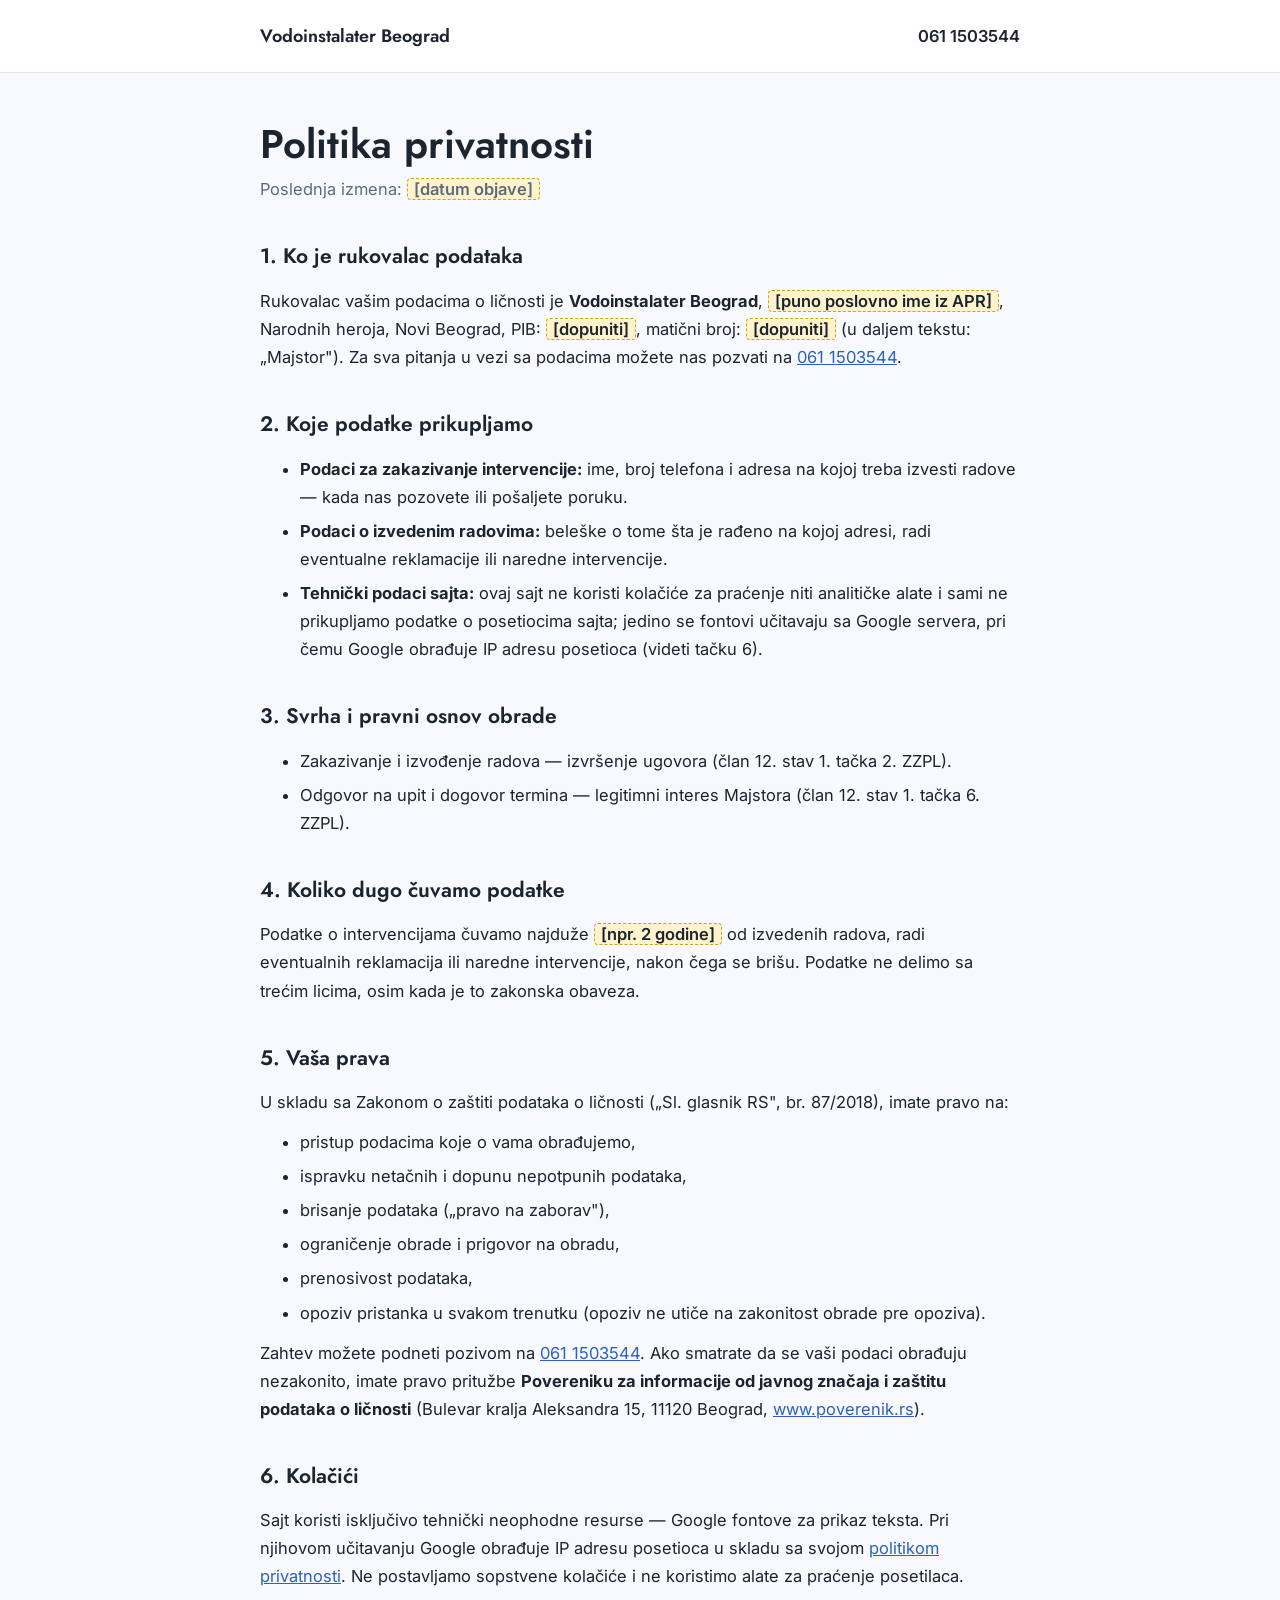
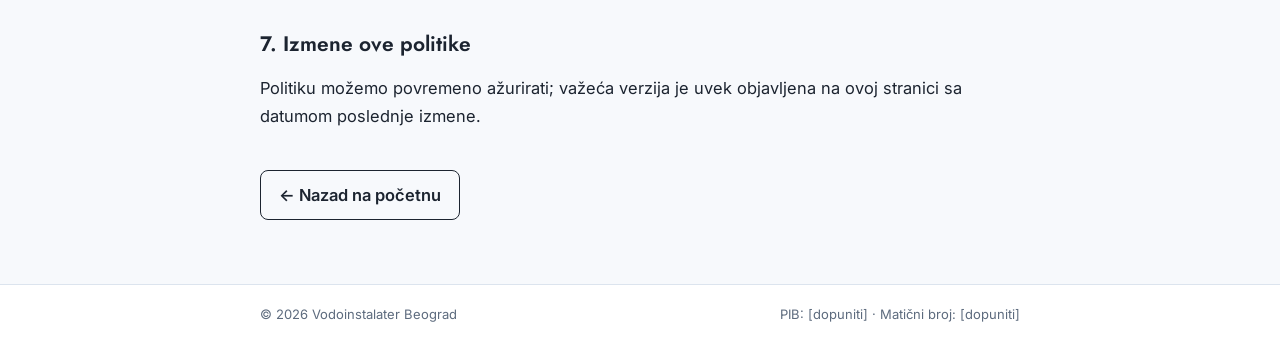
==== politika-privatnosti.html @ 22de9447 "Add files via upload" ====
<!DOCTYPE html>
<html lang="sr">
<head>
  <meta charset="UTF-8">
  <meta name="viewport" content="width=device-width, initial-scale=1.0">
  <title>Politika privatnosti — Vodoinstalater Beograd</title>
  <meta name="description" content="Politika privatnosti — Vodoinstalater Beograd, Novi Beograd. U skladu sa Zakonom o zaštiti podataka o ličnosti (ZZPL).">
  <meta name="robots" content="noindex, nofollow">
  <link rel="preconnect" href="https://fonts.googleapis.com">
  <link rel="preconnect" href="https://fonts.gstatic.com" crossorigin>
  <link href="https://fonts.googleapis.com/css2?family=Jost:wght@600&family=Inter:wght@400;600&display=swap" rel="stylesheet">
  <link rel="icon" href="data:image/svg+xml,<svg xmlns='http://www.w3.org/2000/svg' viewBox='0 0 100 100'><rect width='100' height='100' rx='22' fill='%23101C2E'/><path d='M50 22c-11 14-19 24-19 34a19 19 0 0 0 38 0c0-10-8-20-19-34z' fill='%235B8DEF'/></svg>">
  <style>
    *, *::before, *::after { box-sizing: border-box; }
    body{
      margin: 0;
      background: #F7F9FC;
      color: #1C2430;
      font-family: "Inter", -apple-system, "Segoe UI", Arial, sans-serif;
      font-size: 16.5px;
      line-height: 1.7;
    }
    .wrap{ width: min(760px, 100% - 40px); margin-inline: auto; }
    header{
      border-bottom: 1px solid #DCE4EE;
      background: #fff;
      padding-block: 14px;
    }
    header .wrap{
      display: flex; flex-wrap: wrap; gap: 8px 20px;
      align-items: center; justify-content: space-between;
    }
    .brand{
      font-family: "Jost", sans-serif; font-weight: 600; font-size: 18px;
      text-decoration: none; color: #1C2430;
    }
    header a.tel{ color: #1C2430; font-weight: 600; text-decoration: none; display: inline-flex; align-items: center; min-height: 44px; }
    .skip-link{
      position: absolute; left: -999px; top: 8px; z-index: 100;
      background: #1C2430; color: #fff; padding: 10px 16px;
      font-weight: 600; text-decoration: none; border-radius: 8px;
    }
    .skip-link:focus{ left: 8px; }
    main{ padding-block: 48px 64px; }
    h1{
      font-family: "Jost", sans-serif; font-weight: 600;
      font-size: clamp(30px, 5vw, 40px); line-height: 1.15; margin: 0;
    }
    .datum{ color: #5D6B7E; margin-top: 8px; }
    h2{
      font-family: "Jost", sans-serif; font-weight: 600;
      font-size: 21px; margin: 36px 0 0;
    }
    p, ul{ margin: 12px 0 0; }
    li{ margin-top: 6px; }
    a{ color: #2C5FBF; }
    .placeholder{
      background: #FFF3CD; border: 1px dashed #C9A227; border-radius: 4px;
      padding: 0 6px; font-weight: 600;
    }
    .nazad{
      display: inline-block; margin-top: 40px;
      border: 1.5px solid #1C2430; border-radius: 8px;
      padding: 10px 18px; text-decoration: none; color: #1C2430; font-weight: 600;
    }
    footer{
      border-top: 1px solid #DCE4EE; background: #fff;
      padding-block: 18px; font-size: 13px; color: #5D6B7E;
    }
    footer .wrap{ display: flex; flex-wrap: wrap; gap: 6px 20px; justify-content: space-between; }
    :focus-visible{ outline: 3px solid #2C5FBF; outline-offset: 2px; }
  </style>
</head>
<body>

<a class="skip-link" href="#sadrzaj">Preskoči na sadržaj</a>

<header>
  <div class="wrap">
    <a class="brand" href="index.html">Vodoinstalater Beograd</a>
    <a class="tel" href="tel:+381611503544">061 1503544</a>
  </div>
</header>

<main id="sadrzaj">
  <div class="wrap">
    <h1>Politika privatnosti</h1>
    <p class="datum">Poslednja izmena: <span class="placeholder">[datum objave]</span></p>

    <h2>1. Ko je rukovalac podataka</h2>
    <p>
      Rukovalac vašim podacima o ličnosti je <strong>Vodoinstalater Beograd</strong>,
      <span class="placeholder">[puno poslovno ime iz APR]</span>, Narodnih heroja,
      Novi Beograd, PIB: <span class="placeholder">[dopuniti]</span>,
      matični broj: <span class="placeholder">[dopuniti]</span> (u daljem tekstu: „Majstor").
      Za sva pitanja u vezi sa podacima možete nas pozvati na
      <a href="tel:+381611503544">061 1503544</a>.
    </p>

    <h2>2. Koje podatke prikupljamo</h2>
    <ul>
      <li><strong>Podaci za zakazivanje intervencije:</strong> ime, broj telefona i adresa
        na kojoj treba izvesti radove — kada nas pozovete ili pošaljete poruku.</li>
      <li><strong>Podaci o izvedenim radovima:</strong> beleške o tome šta je rađeno na
        kojoj adresi, radi eventualne reklamacije ili naredne intervencije.</li>
      <li><strong>Tehnički podaci sajta:</strong> ovaj sajt ne koristi kolačiće za praćenje
        niti analitičke alate i sami ne prikupljamo podatke o posetiocima sajta; jedino se
        fontovi učitavaju sa Google servera, pri čemu Google obrađuje IP adresu posetioca
        (videti tačku 6).</li>
    </ul>

    <h2>3. Svrha i pravni osnov obrade</h2>
    <ul>
      <li>Zakazivanje i izvođenje radova — izvršenje ugovora (član 12. stav 1. tačka 2. ZZPL).</li>
      <li>Odgovor na upit i dogovor termina — legitimni interes Majstora (član 12. stav 1. tačka 6. ZZPL).</li>
    </ul>

    <h2>4. Koliko dugo čuvamo podatke</h2>
    <p>
      Podatke o intervencijama čuvamo najduže <span class="placeholder">[npr. 2 godine]</span>
      od izvedenih radova, radi eventualnih reklamacija ili naredne intervencije, nakon čega se brišu.
      Podatke ne delimo sa trećim licima, osim kada je to zakonska obaveza.
    </p>

    <h2>5. Vaša prava</h2>
    <p>U skladu sa Zakonom o zaštiti podataka o ličnosti („Sl. glasnik RS", br. 87/2018), imate pravo na:</p>
    <ul>
      <li>pristup podacima koje o vama obrađujemo,</li>
      <li>ispravku netačnih i dopunu nepotpunih podataka,</li>
      <li>brisanje podataka („pravo na zaborav"),</li>
      <li>ograničenje obrade i prigovor na obradu,</li>
      <li>prenosivost podataka,</li>
      <li>opoziv pristanka u svakom trenutku (opoziv ne utiče na zakonitost obrade pre opoziva).</li>
    </ul>
    <p>
      Zahtev možete podneti pozivom na <a href="tel:+381611503544">061 1503544</a>.
      Ako smatrate da se vaši podaci obrađuju nezakonito, imate pravo pritužbe
      <strong>Povereniku za informacije od javnog značaja i zaštitu podataka o ličnosti</strong>
      (Bulevar kralja Aleksandra 15, 11120 Beograd,
      <a href="https://www.poverenik.rs" target="_blank" rel="noopener">www.poverenik.rs</a>).
    </p>

    <h2>6. Kolačići</h2>
    <p>
      Sajt koristi isključivo tehnički neophodne resurse — Google fontove za prikaz teksta.
      Pri njihovom učitavanju Google obrađuje IP adresu posetioca u skladu sa svojom
      <a href="https://policies.google.com/privacy" target="_blank" rel="noopener">politikom privatnosti</a>.
      Ne postavljamo sopstvene kolačiće i ne koristimo alate za praćenje posetilaca.
    </p>

    <h2>7. Izmene ove politike</h2>
    <p>
      Politiku možemo povremeno ažurirati; važeća verzija je uvek objavljena na ovoj stranici
      sa datumom poslednje izmene.
    </p>

    <a class="nazad" href="index.html">← Nazad na početnu</a>
  </div>
</main>

<footer>
  <div class="wrap">
    <span>© 2026 Vodoinstalater Beograd</span>
    <span>PIB: [dopuniti] · Matični broj: [dopuniti]</span>
  </div>
</footer>

</body>
</html>
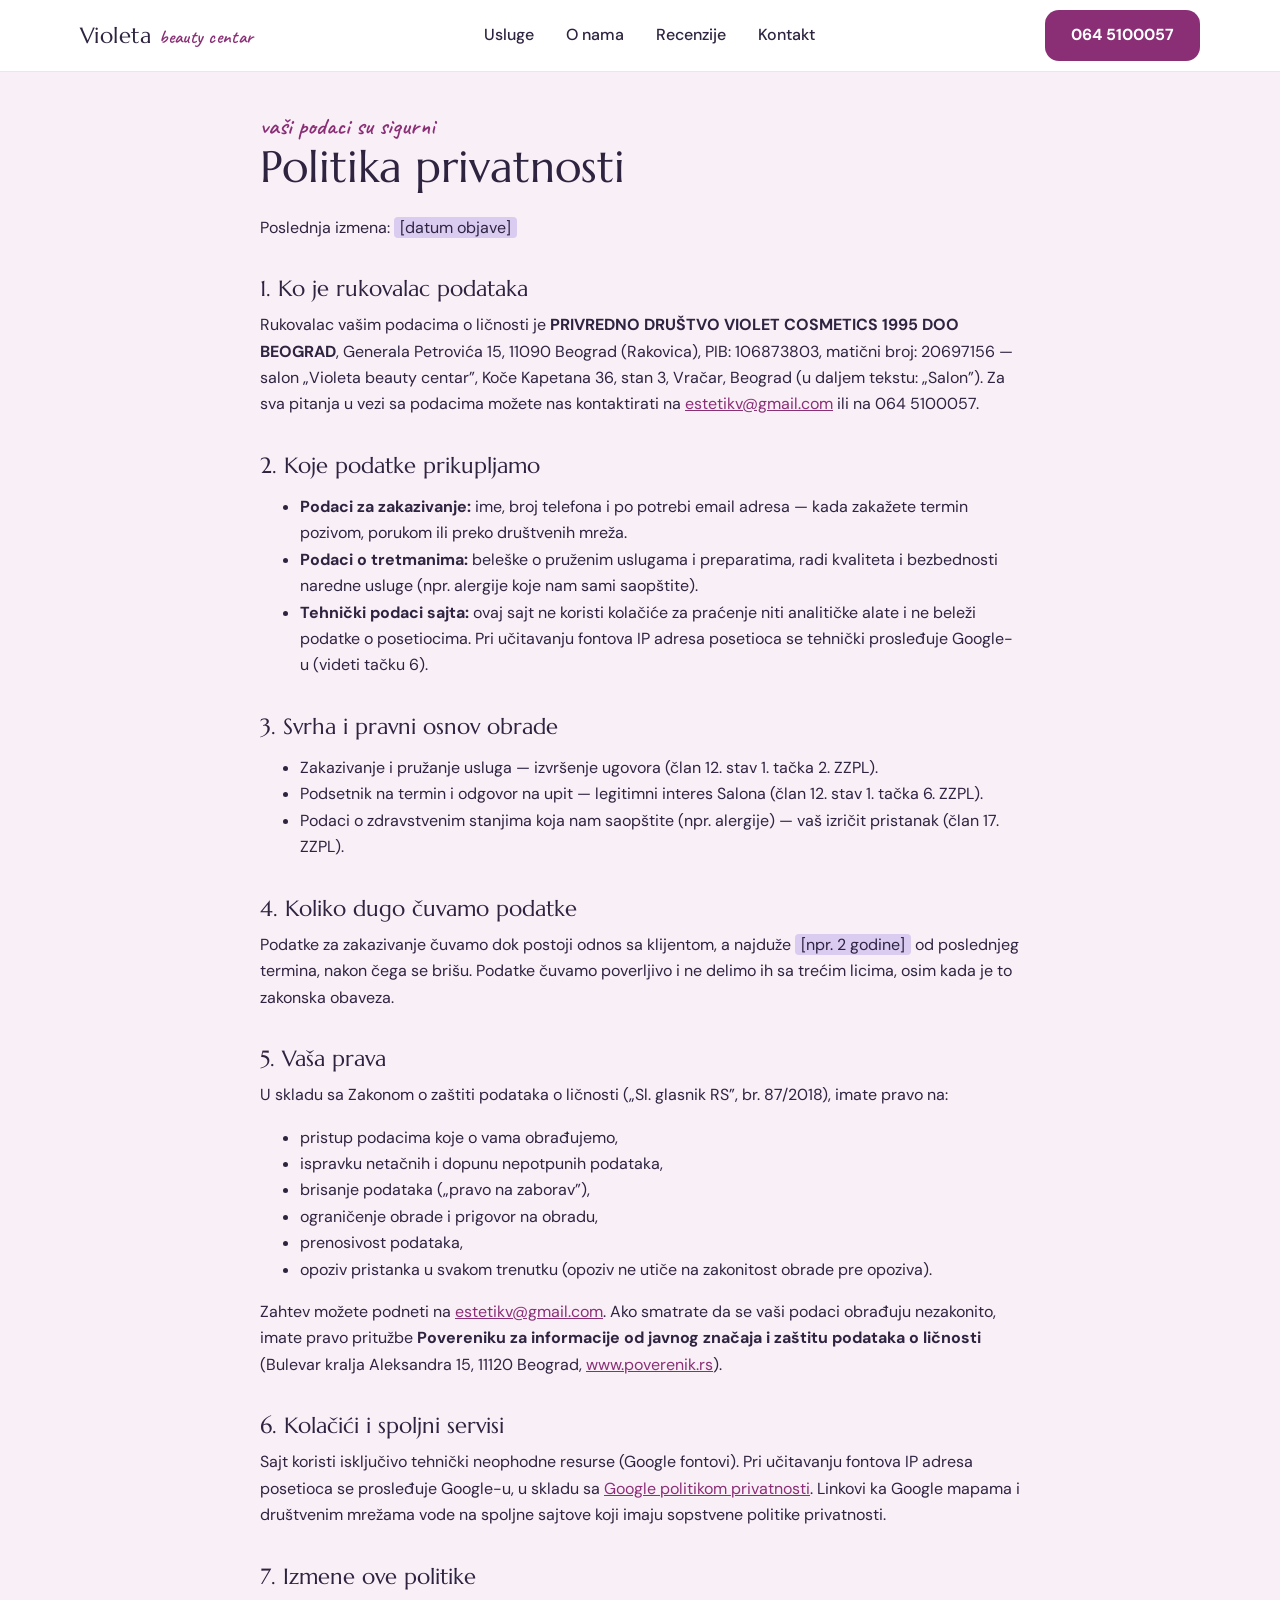
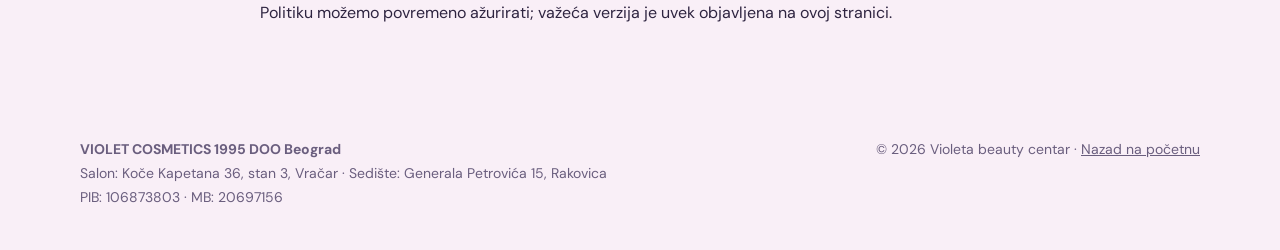
==== commit 38b239bf: "Add files via upload" ====
--- a/politika-privatnosti.html
+++ b/politika-privatnosti.html
@@ -1,169 +1,149 @@
-<!DOCTYPE html>
-<html lang="sr">
-<head>
-  <meta charset="UTF-8">
-  <meta name="viewport" content="width=device-width, initial-scale=1.0">
-  <title>Politika privatnosti — Vodoinstalater Beograd</title>
-  <meta name="description" content="Politika privatnosti — Vodoinstalater Beograd, Novi Beograd. U skladu sa Zakonom o zaštiti podataka o ličnosti (ZZPL).">
-  <meta name="robots" content="noindex, nofollow">
-  <link rel="preconnect" href="https://fonts.googleapis.com">
-  <link rel="preconnect" href="https://fonts.gstatic.com" crossorigin>
-  <link href="https://fonts.googleapis.com/css2?family=Jost:wght@600&family=Inter:wght@400;600&display=swap" rel="stylesheet">
-  <link rel="icon" href="data:image/svg+xml,<svg xmlns='http://www.w3.org/2000/svg' viewBox='0 0 100 100'><rect width='100' height='100' rx='22' fill='%23101C2E'/><path d='M50 22c-11 14-19 24-19 34a19 19 0 0 0 38 0c0-10-8-20-19-34z' fill='%235B8DEF'/></svg>">
-  <style>
-    *, *::before, *::after { box-sizing: border-box; }
-    body{
-      margin: 0;
-      background: #F7F9FC;
-      color: #1C2430;
-      font-family: "Inter", -apple-system, "Segoe UI", Arial, sans-serif;
-      font-size: 16.5px;
-      line-height: 1.7;
-    }
-    .wrap{ width: min(760px, 100% - 40px); margin-inline: auto; }
-    header{
-      border-bottom: 1px solid #DCE4EE;
-      background: #fff;
-      padding-block: 14px;
-    }
-    header .wrap{
-      display: flex; flex-wrap: wrap; gap: 8px 20px;
-      align-items: center; justify-content: space-between;
-    }
-    .brand{
-      font-family: "Jost", sans-serif; font-weight: 600; font-size: 18px;
-      text-decoration: none; color: #1C2430;
-    }
-    header a.tel{ color: #1C2430; font-weight: 600; text-decoration: none; display: inline-flex; align-items: center; min-height: 44px; }
-    .skip-link{
-      position: absolute; left: -999px; top: 8px; z-index: 100;
-      background: #1C2430; color: #fff; padding: 10px 16px;
-      font-weight: 600; text-decoration: none; border-radius: 8px;
-    }
-    .skip-link:focus{ left: 8px; }
-    main{ padding-block: 48px 64px; }
-    h1{
-      font-family: "Jost", sans-serif; font-weight: 600;
-      font-size: clamp(30px, 5vw, 40px); line-height: 1.15; margin: 0;
-    }
-    .datum{ color: #5D6B7E; margin-top: 8px; }
-    h2{
-      font-family: "Jost", sans-serif; font-weight: 600;
-      font-size: 21px; margin: 36px 0 0;
-    }
-    p, ul{ margin: 12px 0 0; }
-    li{ margin-top: 6px; }
-    a{ color: #2C5FBF; }
-    .placeholder{
-      background: #FFF3CD; border: 1px dashed #C9A227; border-radius: 4px;
-      padding: 0 6px; font-weight: 600;
-    }
-    .nazad{
-      display: inline-block; margin-top: 40px;
-      border: 1.5px solid #1C2430; border-radius: 8px;
-      padding: 10px 18px; text-decoration: none; color: #1C2430; font-weight: 600;
-    }
-    footer{
-      border-top: 1px solid #DCE4EE; background: #fff;
-      padding-block: 18px; font-size: 13px; color: #5D6B7E;
-    }
-    footer .wrap{ display: flex; flex-wrap: wrap; gap: 6px 20px; justify-content: space-between; }
-    :focus-visible{ outline: 3px solid #2C5FBF; outline-offset: 2px; }
-  </style>
-</head>
-<body>
-
-<a class="skip-link" href="#sadrzaj">Preskoči na sadržaj</a>
-
-<header>
-  <div class="wrap">
-    <a class="brand" href="index.html">Vodoinstalater Beograd</a>
-    <a class="tel" href="tel:+381611503544">061 1503544</a>
-  </div>
-</header>
-
-<main id="sadrzaj">
-  <div class="wrap">
-    <h1>Politika privatnosti</h1>
-    <p class="datum">Poslednja izmena: <span class="placeholder">[datum objave]</span></p>
-
-    <h2>1. Ko je rukovalac podataka</h2>
-    <p>
-      Rukovalac vašim podacima o ličnosti je <strong>Vodoinstalater Beograd</strong>,
-      <span class="placeholder">[puno poslovno ime iz APR]</span>, Narodnih heroja,
-      Novi Beograd, PIB: <span class="placeholder">[dopuniti]</span>,
-      matični broj: <span class="placeholder">[dopuniti]</span> (u daljem tekstu: „Majstor").
-      Za sva pitanja u vezi sa podacima možete nas pozvati na
-      <a href="tel:+381611503544">061 1503544</a>.
-    </p>
-
-    <h2>2. Koje podatke prikupljamo</h2>
-    <ul>
-      <li><strong>Podaci za zakazivanje intervencije:</strong> ime, broj telefona i adresa
-        na kojoj treba izvesti radove — kada nas pozovete ili pošaljete poruku.</li>
-      <li><strong>Podaci o izvedenim radovima:</strong> beleške o tome šta je rađeno na
-        kojoj adresi, radi eventualne reklamacije ili naredne intervencije.</li>
-      <li><strong>Tehnički podaci sajta:</strong> ovaj sajt ne koristi kolačiće za praćenje
-        niti analitičke alate i sami ne prikupljamo podatke o posetiocima sajta; jedino se
-        fontovi učitavaju sa Google servera, pri čemu Google obrađuje IP adresu posetioca
-        (videti tačku 6).</li>
-    </ul>
-
-    <h2>3. Svrha i pravni osnov obrade</h2>
-    <ul>
-      <li>Zakazivanje i izvođenje radova — izvršenje ugovora (član 12. stav 1. tačka 2. ZZPL).</li>
-      <li>Odgovor na upit i dogovor termina — legitimni interes Majstora (član 12. stav 1. tačka 6. ZZPL).</li>
-    </ul>
-
-    <h2>4. Koliko dugo čuvamo podatke</h2>
-    <p>
-      Podatke o intervencijama čuvamo najduže <span class="placeholder">[npr. 2 godine]</span>
-      od izvedenih radova, radi eventualnih reklamacija ili naredne intervencije, nakon čega se brišu.
-      Podatke ne delimo sa trećim licima, osim kada je to zakonska obaveza.
-    </p>
-
-    <h2>5. Vaša prava</h2>
-    <p>U skladu sa Zakonom o zaštiti podataka o ličnosti („Sl. glasnik RS", br. 87/2018), imate pravo na:</p>
-    <ul>
-      <li>pristup podacima koje o vama obrađujemo,</li>
-      <li>ispravku netačnih i dopunu nepotpunih podataka,</li>
-      <li>brisanje podataka („pravo na zaborav"),</li>
-      <li>ograničenje obrade i prigovor na obradu,</li>
-      <li>prenosivost podataka,</li>
-      <li>opoziv pristanka u svakom trenutku (opoziv ne utiče na zakonitost obrade pre opoziva).</li>
-    </ul>
-    <p>
-      Zahtev možete podneti pozivom na <a href="tel:+381611503544">061 1503544</a>.
-      Ako smatrate da se vaši podaci obrađuju nezakonito, imate pravo pritužbe
-      <strong>Povereniku za informacije od javnog značaja i zaštitu podataka o ličnosti</strong>
-      (Bulevar kralja Aleksandra 15, 11120 Beograd,
-      <a href="https://www.poverenik.rs" target="_blank" rel="noopener">www.poverenik.rs</a>).
-    </p>
-
-    <h2>6. Kolačići</h2>
-    <p>
-      Sajt koristi isključivo tehnički neophodne resurse — Google fontove za prikaz teksta.
-      Pri njihovom učitavanju Google obrađuje IP adresu posetioca u skladu sa svojom
-      <a href="https://policies.google.com/privacy" target="_blank" rel="noopener">politikom privatnosti</a>.
-      Ne postavljamo sopstvene kolačiće i ne koristimo alate za praćenje posetilaca.
-    </p>
-
-    <h2>7. Izmene ove politike</h2>
-    <p>
-      Politiku možemo povremeno ažurirati; važeća verzija je uvek objavljena na ovoj stranici
-      sa datumom poslednje izmene.
-    </p>
-
-    <a class="nazad" href="index.html">← Nazad na početnu</a>
-  </div>
-</main>
-
-<footer>
-  <div class="wrap">
-    <span>© 2026 Vodoinstalater Beograd</span>
-    <span>PIB: [dopuniti] · Matični broj: [dopuniti]</span>
-  </div>
-</footer>
-
-</body>
-</html>
+<!DOCTYPE html>
+<html lang="sr">
+<head>
+  <meta charset="UTF-8">
+  <meta name="viewport" content="width=device-width, initial-scale=1.0">
+  <title>Politika privatnosti — Violeta beauty centar</title>
+  <meta name="description" content="Politika privatnosti kozmetičkog salona Violeta beauty centar (VIOLET COSMETICS 1995 DOO), Vračar, Beograd — u skladu sa Zakonom o zaštiti podataka o ličnosti (ZZPL).">
+  <meta name="robots" content="noindex, nofollow">
+  <link rel="preconnect" href="https://fonts.googleapis.com">
+  <link rel="preconnect" href="https://fonts.gstatic.com" crossorigin>
+  <link href="https://fonts.googleapis.com/css2?family=Marcellus&family=DM+Sans:wght@400;500;700&family=Caveat:wght@600&display=swap" rel="stylesheet">
+  <link rel="stylesheet" href="assets/css/style.css">
+  <link rel="icon" href="data:image/svg+xml,<svg xmlns='http://www.w3.org/2000/svg' viewBox='0 0 100 100'><rect width='100' height='100' rx='22' fill='%238A2F76'/><text x='50' y='72' font-size='58' text-anchor='middle' font-family='Georgia,serif' fill='%23F9EFF7'>V</text></svg>">
+</head>
+<body>
+
+<a class="skip-link" href="#sadrzaj">Preskoči na sadržaj</a>
+
+<header class="site-header header-solid">
+  <div class="wrap">
+    <a class="brand" href="index.html" aria-label="Violeta beauty centar — početna">
+      Violeta<span class="brand-potpis">beauty centar</span>
+    </a>
+    <nav aria-label="Glavna navigacija">
+      <ul class="nav-links">
+        <li><a href="orhideja.html#usluge">Usluge</a></li>
+        <li><a href="orhideja.html#o-nama">O nama</a></li>
+        <li><a href="orhideja.html#recenzije">Recenzije</a></li>
+        <li><a href="orhideja.html#kontakt">Kontakt</a></li>
+      </ul>
+    </nav>
+    <a class="btn btn-pun header-tel" href="tel:+381645100057">064 5100057</a>
+    <button class="nav-toggle" aria-label="Otvori meni" aria-expanded="false" aria-controls="mobilni-meni">
+      <span></span><span></span><span></span>
+    </button>
+  </div>
+</header>
+
+<div class="mobilni-meni" id="mobilni-meni">
+  <ul>
+    <li><a href="orhideja.html#usluge">Usluge</a></li>
+    <li><a href="orhideja.html#o-nama">O nama</a></li>
+    <li><a href="orhideja.html#recenzije">Recenzije</a></li>
+    <li><a href="orhideja.html#kontakt">Kontakt</a></li>
+    <li><a class="meni-tel" href="tel:+381645100057">Pozovite: 064 5100057</a></li>
+  </ul>
+</div>
+
+<main class="legal-page" id="sadrzaj">
+  <div class="wrap">
+    <span class="pismo">vaši podaci su sigurni</span>
+    <h1>Politika privatnosti</h1>
+    <p>Poslednja izmena: <span class="placeholder">[datum objave]</span></p>
+
+    <h2>1. Ko je rukovalac podataka</h2>
+    <p>
+      Rukovalac vašim podacima o ličnosti je <strong>PRIVREDNO DRUŠTVO VIOLET
+      COSMETICS 1995 DOO BEOGRAD</strong>, Generala Petrovića 15, 11090 Beograd
+      (Rakovica), PIB: 106873803, matični broj: 20697156 — salon „Violeta beauty
+      centar”, Koče Kapetana 36, stan 3, Vračar, Beograd (u daljem tekstu: „Salon”).
+      Za sva pitanja u vezi sa podacima možete nas kontaktirati na
+      <a href="mailto:estetikv@gmail.com">estetikv@gmail.com</a> ili na 064 5100057.
+    </p>
+
+    <h2>2. Koje podatke prikupljamo</h2>
+    <ul>
+      <li><strong>Podaci za zakazivanje:</strong> ime, broj telefona i po potrebi email adresa — kada zakažete termin pozivom, porukom ili preko društvenih mreža.</li>
+      <li><strong>Podaci o tretmanima:</strong> beleške o pruženim uslugama i preparatima, radi kvaliteta i bezbednosti naredne usluge (npr. alergije koje nam sami saopštite).</li>
+      <li><strong>Tehnički podaci sajta:</strong> ovaj sajt ne koristi kolačiće za praćenje niti analitičke alate i ne beleži podatke o posetiocima. Pri učitavanju fontova IP adresa posetioca se tehnički prosleđuje Google-u (videti tačku 6).</li>
+    </ul>
+
+    <h2>3. Svrha i pravni osnov obrade</h2>
+    <ul>
+      <li>Zakazivanje i pružanje usluga — izvršenje ugovora (član 12. stav 1. tačka 2. ZZPL).</li>
+      <li>Podsetnik na termin i odgovor na upit — legitimni interes Salona (član 12. stav 1. tačka 6. ZZPL).</li>
+      <li>Podaci o zdravstvenim stanjima koja nam saopštite (npr. alergije) — vaš izričit pristanak (član 17. ZZPL).</li>
+    </ul>
+
+    <h2>4. Koliko dugo čuvamo podatke</h2>
+    <p>
+      Podatke za zakazivanje čuvamo dok postoji odnos sa klijentom, a najduže
+      <span class="placeholder">[npr. 2 godine]</span> od poslednjeg termina, nakon
+      čega se brišu. Podatke čuvamo poverljivo i ne delimo ih sa trećim licima,
+      osim kada je to zakonska obaveza.
+    </p>
+
+    <h2>5. Vaša prava</h2>
+    <p>U skladu sa Zakonom o zaštiti podataka o ličnosti („Sl. glasnik RS”, br. 87/2018), imate pravo na:</p>
+    <ul>
+      <li>pristup podacima koje o vama obrađujemo,</li>
+      <li>ispravku netačnih i dopunu nepotpunih podataka,</li>
+      <li>brisanje podataka („pravo na zaborav”),</li>
+      <li>ograničenje obrade i prigovor na obradu,</li>
+      <li>prenosivost podataka,</li>
+      <li>opoziv pristanka u svakom trenutku (opoziv ne utiče na zakonitost obrade pre opoziva).</li>
+    </ul>
+    <p>
+      Zahtev možete podneti na <a href="mailto:estetikv@gmail.com">estetikv@gmail.com</a>.
+      Ako smatrate da se vaši podaci obrađuju nezakonito, imate pravo pritužbe
+      <strong>Povereniku za informacije od javnog značaja i zaštitu podataka o ličnosti</strong>
+      (Bulevar kralja Aleksandra 15, 11120 Beograd,
+      <a href="https://www.poverenik.rs" target="_blank" rel="noopener">www.poverenik.rs</a>).
+    </p>
+
+    <h2>6. Kolačići i spoljni servisi</h2>
+    <p>
+      Sajt koristi isključivo tehnički neophodne resurse (Google fontovi). Pri
+      učitavanju fontova IP adresa posetioca se prosleđuje Google-u, u skladu sa
+      <a href="https://policies.google.com/privacy" target="_blank" rel="noopener">Google
+      politikom privatnosti</a>. Linkovi ka Google mapama i društvenim mrežama vode na
+      spoljne sajtove koji imaju sopstvene politike privatnosti.
+    </p>
+
+    <h2>7. Izmene ove politike</h2>
+    <p>
+      Politiku možemo povremeno ažurirati; važeća verzija je uvek objavljena na ovoj
+      stranici.
+    </p>
+  </div>
+</main>
+
+<footer class="futer">
+  <div class="wrap">
+    <div class="futer-pravno">
+      <strong>VIOLET COSMETICS 1995 DOO Beograd</strong><br>
+      Salon: Koče Kapetana 36, stan 3, Vračar · Sedište: Generala Petrovića 15, Rakovica<br>
+      PIB: 106873803 · MB: 20697156
+    </div>
+    <div>
+      © 2026 Violeta beauty centar ·
+      <a href="index.html">Nazad na početnu</a>
+    </div>
+  </div>
+</footer>
+
+<script>
+  (function(){
+    var telo = document.body;
+    var dugme = document.querySelector('.nav-toggle');
+    dugme.addEventListener('click', function(){
+      var otvoren = telo.classList.toggle('nav-open');
+      dugme.setAttribute('aria-expanded', otvoren ? 'true' : 'false');
+      dugme.setAttribute('aria-label', otvoren ? 'Zatvori meni' : 'Otvori meni');
+    });
+  })();
+</script>
+
+</body>
+</html>
--- a/assets/css/style.css
+++ b/assets/css/style.css
@@ -0,0 +1,676 @@
+/* ============================================================
+   Violeta beauty centar — stil 1 "Ljubičasti veo", boje "Orhideja"
+   Marcellus + DM Sans + Caveat · mobile-first
+   ============================================================ */
+
+:root{
+  --bg:        #F9EFF7;   /* orhideja-mlečna pozadina */
+  --ink:       #2E2440;   /* mastilo šljive */
+  --ink-soft:  #6A5E7E;   /* sekundarni tekst — iz iste hue porodice */
+  --akcenat:   #8A2F76;   /* orhideja — CTA potpis, AA 7,64:1 na belom */
+  --akcenat-t: #6E2560;   /* tamnija orhideja za hover */
+  --lavanda:   #D9CCF0;
+  --povrsina:  #FFFFFF;
+  --linija:    #E9D7E4;
+
+  --disp: "Marcellus", "Georgia", serif;
+  --telo: "DM Sans", "Segoe UI", Arial, sans-serif;
+  --pismo: "Caveat", cursive;
+
+  --header-h: 72px;
+  --radius: 14px;
+  --senka-meka: 0 14px 36px rgba(46, 36, 64, .16);
+}
+
+*, *::before, *::after{ box-sizing: border-box; }
+
+html{
+  scroll-behavior: smooth;
+  scroll-padding-top: calc(var(--header-h) + 16px);
+}
+
+body{
+  margin: 0;
+  background: var(--bg);
+  color: var(--ink);
+  font-family: var(--telo);
+  font-size: 16px;
+  line-height: 1.65;
+  -webkit-font-smoothing: antialiased;
+  text-rendering: optimizeLegibility;
+}
+
+img{ max-width: 100%; height: auto; display: block; }
+
+h1, h2, h3{
+  font-family: var(--disp);
+  font-weight: 400;
+  line-height: 1.14;
+  margin: 0 0 .5em;
+  text-wrap: balance;
+}
+p{ margin: 0 0 1em; }
+
+a{ color: var(--akcenat); }
+a:focus-visible, button:focus-visible{
+  outline: 3px solid var(--akcenat);
+  outline-offset: 3px;
+  border-radius: 4px;
+}
+
+.wrap{
+  width: min(1120px, 100% - 40px);
+  margin-inline: auto;
+}
+
+/* ---------- preskoči na sadržaj ---------- */
+.skip-link{
+  position: absolute;
+  left: -9999px;
+  top: 0;
+  background: var(--akcenat);
+  color: #fff;
+  padding: 12px 20px;
+  border-radius: 0 0 var(--radius) 0;
+  z-index: 100;
+}
+.skip-link:focus{ left: 0; }
+
+/* ---------- rukopis ---------- */
+.pismo{
+  font-family: var(--pismo);
+  font-weight: 600;
+  color: var(--akcenat);
+  font-size: 1.5em;
+  line-height: 1.2;
+}
+
+/* ---------- eyebrow (samo hero) ---------- */
+.eyebrow{
+  font-size: 12px;
+  font-weight: 700;
+  letter-spacing: .18em;
+  text-transform: uppercase;
+  color: var(--akcenat);
+  margin: 0 0 10px;
+}
+
+/* ============================================================
+   STAKLO — uvek preko fotografije ili gradijenta
+   ============================================================ */
+.staklo{
+  background: linear-gradient(135deg, rgba(255,255,255,.60), rgba(255,255,255,.30));
+  -webkit-backdrop-filter: blur(14px) saturate(1.25);
+  backdrop-filter: blur(14px) saturate(1.25);
+  border: 1px solid rgba(255,255,255,.55);
+  border-top-color: rgba(255,255,255,.9);
+  box-shadow: var(--senka-meka);
+  border-radius: calc(var(--radius) + 6px);
+}
+@supports not ((backdrop-filter: blur(1px)) or (-webkit-backdrop-filter: blur(1px))){
+  .staklo{ background: rgba(255,255,255,.94); }
+}
+
+/* dugmad — izbor 6: liquid glass, taman tekst, ≥48px */
+.btn{
+  display: inline-flex;
+  align-items: center;
+  justify-content: center;
+  gap: 8px;
+  min-height: 48px;
+  padding: 12px 26px;
+  border-radius: var(--radius);
+  font-family: var(--telo);
+  font-size: 16px;
+  font-weight: 700;
+  text-decoration: none;
+  cursor: pointer;
+  transition: transform .18s ease-out, box-shadow .18s ease-out, background-color .18s ease-out;
+}
+.btn-staklo{
+  color: var(--ink);
+  background: linear-gradient(135deg, rgba(255,255,255,.72), rgba(255,255,255,.38));
+  -webkit-backdrop-filter: blur(12px) saturate(1.2);
+  backdrop-filter: blur(12px) saturate(1.2);
+  border: 1px solid rgba(255,255,255,.6);
+  border-top-color: rgba(255,255,255,.95);
+  box-shadow: 0 8px 24px rgba(46,36,64,.20);
+}
+.btn-staklo:hover{
+  transform: translateY(-2px);
+  background: linear-gradient(135deg, rgba(255,255,255,.85), rgba(255,255,255,.5));
+  box-shadow: 0 12px 30px rgba(46,36,64,.24);
+}
+@supports not ((backdrop-filter: blur(1px)) or (-webkit-backdrop-filter: blur(1px))){
+  .btn-staklo{ background: rgba(255,255,255,.95); }
+}
+.btn-pun{
+  background: var(--akcenat);
+  color: #fff;
+}
+.btn-pun:hover{ background: var(--akcenat-t); transform: translateY(-2px); }
+.btn-ghost{
+  display: inline-flex;
+  align-items: center;
+  min-height: 44px;
+  color: var(--akcenat);
+  font-weight: 700;
+  text-decoration: none;
+  border-bottom: 2px solid var(--lavanda);
+  padding-bottom: 2px;
+  transition: border-color .18s ease-out;
+}
+.btn-ghost:hover{ border-color: var(--akcenat); }
+
+/* ============================================================
+   HEADER
+   ============================================================ */
+.site-header{
+  position: fixed;
+  inset: 0 0 auto 0;
+  height: var(--header-h);
+  z-index: 50;
+  background: rgba(255,255,255,.86);
+  -webkit-backdrop-filter: blur(10px);
+  backdrop-filter: blur(10px);
+  border-bottom: 1px solid rgba(233,215,228,.7);
+}
+@supports not ((backdrop-filter: blur(1px)) or (-webkit-backdrop-filter: blur(1px))){
+  .site-header{ background: rgba(255,255,255,.97); }
+}
+.site-header .wrap{
+  height: 100%;
+  display: flex;
+  align-items: center;
+  justify-content: space-between;
+  gap: 16px;
+}
+.brand{
+  font-family: var(--disp);
+  font-size: 22px;
+  color: var(--ink);
+  text-decoration: none;
+  letter-spacing: .02em;
+  line-height: 1;
+  display: inline-flex;
+  align-items: center;
+  min-height: 44px;
+}
+.brand .brand-potpis{
+  font-family: var(--pismo);
+  font-weight: 600;
+  font-size: 19px;
+  color: var(--akcenat);
+  margin-left: 8px;
+  transform: translateY(2px);
+}
+.nav-links{
+  display: none;
+  list-style: none;
+  margin: 0; padding: 0;
+  gap: 4px;
+}
+.nav-links a{
+  display: inline-flex;
+  align-items: center;
+  min-height: 44px;
+  padding: 0 14px;
+  color: var(--ink);
+  text-decoration: none;
+  font-weight: 500;
+  border-radius: 10px;
+}
+.nav-links a:hover{ background: var(--bg); color: var(--akcenat); }
+.header-tel{ display: none; }
+.nav-toggle{
+  display: inline-flex;
+  flex-direction: column;
+  justify-content: center;
+  gap: 5px;
+  width: 48px; height: 48px;
+  padding: 12px;
+  background: none;
+  border: 0;
+  cursor: pointer;
+}
+.nav-toggle span{
+  display: block;
+  height: 2px;
+  background: var(--ink);
+  border-radius: 2px;
+  transition: transform .2s ease-out, opacity .2s ease-out;
+}
+.nav-open .nav-toggle span:nth-child(1){ transform: translateY(7px) rotate(45deg); }
+.nav-open .nav-toggle span:nth-child(2){ opacity: 0; }
+.nav-open .nav-toggle span:nth-child(3){ transform: translateY(-7px) rotate(-45deg); }
+
+.mobilni-meni{
+  position: fixed;
+  inset: var(--header-h) 0 auto 0;
+  z-index: 49;
+  background: rgba(255,255,255,.97);
+  border-bottom: 1px solid var(--linija);
+  padding: 8px 20px 20px;
+  display: none;
+  max-height: calc(100svh - var(--header-h));
+  overflow-y: auto;
+}
+.nav-open .mobilni-meni{ display: block; }
+.mobilni-meni ul{ list-style: none; margin: 0; padding: 0; }
+.mobilni-meni a{
+  display: flex;
+  align-items: center;
+  min-height: 48px;
+  font-size: 18px;
+  font-weight: 500;
+  color: var(--ink);
+  text-decoration: none;
+  border-bottom: 1px solid var(--linija);
+}
+.mobilni-meni a:hover{ color: var(--akcenat); }
+.mobilni-meni .meni-tel{ color: var(--akcenat); font-weight: 700; border-bottom: 0; }
+
+/* ============================================================
+   HERO — staklena kartica preko fotografije rada
+   ============================================================ */
+.hero{
+  position: relative;
+  min-height: clamp(560px, 92svh, 820px);
+  display: flex;
+  align-items: flex-end;
+  overflow: hidden;
+  isolation: isolate;
+}
+.hero-foto{
+  position: absolute;
+  inset: 0;
+  z-index: -1;
+}
+.hero-foto img{
+  width: 100%;
+  height: 100%;
+  object-fit: cover;
+  object-position: 32% 38%;   /* lice klijentkinje ostaje vidljivo */
+}
+/* veo preko fotke da kartica i chip uvek imaju oslonac */
+.hero-foto::after{
+  content: "";
+  position: absolute;
+  inset: 0;
+  background: linear-gradient(180deg,
+    rgba(46,36,64,.10) 0%,
+    rgba(46,36,64,.02) 40%,
+    rgba(249,239,247,.55) 82%,
+    rgba(249,239,247,.92) 100%);
+}
+.hero .wrap{
+  padding: calc(var(--header-h) + 24px) 0 28px;
+}
+.hero-kartica{
+  max-width: 560px;
+  padding: 28px 24px;
+}
+.hero-kartica h1{
+  font-size: clamp(34px, 8.5vw, 54px);
+  margin-bottom: 10px;
+}
+.hero-pismo{ display: block; margin-bottom: 2px; }
+.hero-podnaslov{
+  color: var(--ink);
+  font-size: 17px;
+  max-width: 46ch;
+  margin-bottom: 20px;
+}
+.hero-akcije{
+  display: flex;
+  flex-wrap: wrap;
+  align-items: center;
+  gap: 14px;
+  margin-bottom: 4px;
+}
+.chip-ocena{
+  display: inline-flex;
+  align-items: center;
+  gap: 8px;
+  min-height: 44px;
+  padding: 8px 16px;
+  border-radius: 999px;
+  background: rgba(255,255,255,.82);
+  border: 1px solid rgba(255,255,255,.9);
+  font-size: 14px;
+  font-weight: 500;
+  color: var(--ink);
+  text-decoration: none;
+}
+.chip-ocena .zvezda{ color: var(--akcenat); }
+.chip-ocena:hover{ background: #fff; }
+
+/* ============================================================
+   SEKCIJE
+   ============================================================ */
+.sekcija{ padding: 64px 0; }
+.sekcija-bela{ background: var(--povrsina); }
+.sekcija h2{
+  font-size: clamp(28px, 6vw, 40px);
+  margin-bottom: 8px;
+}
+.sekcija-uvod{
+  color: var(--ink-soft);
+  max-width: 58ch;
+  margin-bottom: 36px;
+}
+
+/* ---------- usluge — salonska lista, ne kartice ---------- */
+.usluge-raspored{
+  display: grid;
+  grid-template-columns: minmax(0, 1fr);
+  gap: 40px;
+}
+.usluga{
+  padding: 22px 0;
+  border-top: 1px solid var(--linija);
+}
+.usluga:last-of-type{ border-bottom: 1px solid var(--linija); }
+.usluga h3{
+  font-size: clamp(24px, 5vw, 30px);
+  margin-bottom: 6px;
+}
+.usluga p{
+  color: var(--ink-soft);
+  max-width: 52ch;
+  margin: 0;
+}
+.usluga .btn-ghost{ margin-top: 10px; display: inline-block; }
+.usluge-foto{
+  position: relative;
+  isolation: isolate;
+  align-self: start;
+}
+.usluge-foto img{
+  border-radius: calc(var(--radius) + 8px);
+  box-shadow: var(--senka-meka);
+}
+.usluge-foto::before{
+  content: "";
+  position: absolute;
+  z-index: -1;
+  inset: auto -16px -24px auto;   /* -16px: na mobilnom ne sme preko ivice viewporta */
+  width: 62%;
+  height: 62%;
+  border-radius: 50% 50% 50% 8px;
+  background: radial-gradient(circle at 30% 30%, var(--lavanda), rgba(217,204,240,0));
+}
+.usluge-foto figcaption{
+  font-family: var(--pismo);
+  font-weight: 600;
+  font-size: 20px;
+  color: var(--akcenat);
+  margin-top: 12px;
+}
+
+/* ---------- o nama ---------- */
+.onama-raspored{
+  display: grid;
+  grid-template-columns: minmax(0, 1fr);
+  gap: 28px;
+}
+.onama-brojke{
+  display: grid;
+  grid-template-columns: repeat(3, minmax(0, 1fr));
+  gap: 16px;
+  border-top: 1px solid var(--linija);
+  padding-top: 24px;
+}
+.brojka b{
+  display: block;
+  font-family: var(--disp);
+  font-weight: 400;
+  font-size: clamp(28px, 6vw, 40px);
+  color: var(--akcenat);
+  line-height: 1.1;
+}
+.brojka span{
+  font-size: 13px;
+  color: var(--ink-soft);
+}
+
+/* ---------- recenzije ---------- */
+.recenzije-panel{
+  position: relative;
+  isolation: isolate;
+  border-radius: calc(var(--radius) + 10px);
+  padding: 40px 24px;
+  overflow: hidden;
+  background:
+    radial-gradient(120% 140% at 12% 0%, rgba(138,47,118,.16), rgba(138,47,118,0) 55%),
+    radial-gradient(120% 140% at 95% 100%, rgba(217,204,240,.55), rgba(217,204,240,0) 60%),
+    var(--povrsina);
+  border: 1px solid var(--linija);
+  text-align: center;
+}
+.recenzije-ocena{
+  font-family: var(--disp);
+  font-size: clamp(56px, 14vw, 88px);
+  color: var(--akcenat);
+  line-height: 1;
+}
+.recenzije-zvezde{
+  color: var(--akcenat);
+  letter-spacing: .2em;
+  font-size: 20px;
+  margin: 6px 0 2px;
+}
+.recenzije-panel p{
+  color: var(--ink-soft);
+  max-width: 44ch;
+  margin-inline: auto;
+}
+
+/* ---------- kontakt — staklo preko orhideja gradijenta ---------- */
+.kontakt-panel{
+  position: relative;
+  isolation: isolate;
+  border-radius: calc(var(--radius) + 10px);
+  overflow: hidden;
+  padding: 36px 22px;
+  background:
+    radial-gradient(90% 120% at 80% 10%, #B558A6 0%, rgba(181,88,166,0) 60%),
+    radial-gradient(120% 140% at 15% 90%, #6E2560 0%, rgba(110,37,96,0) 65%),
+    linear-gradient(150deg, #8A2F76, #5A3FA0);
+}
+.kontakt-kartica{
+  max-width: 640px;
+  margin-inline: auto;
+  padding: 26px 22px;
+  text-align: center;
+  /* neprovidnije staklo — sitne labele moraju AA na gradijentu ispod */
+  background: linear-gradient(135deg, rgba(255,255,255,.80), rgba(255,255,255,.56));
+}
+.kontakt-kartica h2{ margin-bottom: 4px; }
+.kontakt-kartica .pismo{ display: block; margin-bottom: 14px; }
+.kontakt-stavke{
+  list-style: none;
+  margin: 0 0 22px;
+  padding: 0;
+  display: grid;
+  gap: 6px;
+  font-size: 16px;
+}
+.kontakt-stavke a{
+  color: var(--ink);
+  font-weight: 500;
+  text-decoration-color: var(--lavanda);
+  display: inline-flex;
+  align-items: center;
+  min-height: 44px;
+}
+.kontakt-stavke a:hover{ color: var(--akcenat); }
+.kontakt-stavke .st-labela{
+  font-size: 12px;
+  font-weight: 700;
+  letter-spacing: .14em;
+  text-transform: uppercase;
+  color: #453757;   /* tamnije od --ink-soft: sitan tekst na staklu preko gradijenta mora AA */
+  display: block;
+}
+.mreze{
+  display: flex;
+  justify-content: center;
+  flex-wrap: wrap;
+  gap: 10px;
+  margin-top: 18px;
+}
+.mreze a{
+  display: inline-flex;
+  align-items: center;
+  min-height: 44px;
+  padding: 8px 18px;
+  border-radius: 999px;
+  background: rgba(255,255,255,.75);
+  border: 1px solid rgba(255,255,255,.9);
+  color: var(--ink);
+  font-weight: 500;
+  font-size: 14px;
+  text-decoration: none;
+}
+.mreze a:hover{ background: #fff; color: var(--akcenat); }
+
+/* ---------- futer ---------- */
+.futer{
+  padding: 32px 0 40px;
+  font-size: 14px;
+  color: var(--ink-soft);
+}
+.futer .wrap{
+  display: grid;
+  gap: 10px;
+}
+.futer a{ color: var(--ink-soft); }
+.futer a:hover{ color: var(--akcenat); }
+.futer .futer-pravno{ line-height: 1.7; }
+
+/* header bez blura — za strane bez fotografije ispod (pravna) */
+.header-solid{
+  background: rgba(255,255,255,.97);
+  -webkit-backdrop-filter: none;
+  backdrop-filter: none;
+}
+
+/* prekidač varijante (showcase oba stila) */
+.prekidac-stila{
+  position: fixed;
+  right: 16px;
+  bottom: 16px;
+  z-index: 60;
+  display: inline-flex;
+  align-items: center;
+  gap: 8px;
+  min-height: 44px;
+  padding: 10px 18px;
+  border-radius: 999px;
+  background: var(--ink);
+  color: #fff;
+  font-size: 13px;
+  font-weight: 700;
+  text-decoration: none;
+  box-shadow: 0 10px 26px rgba(46,36,64,.35);
+  transition: transform .18s ease-out;
+}
+.prekidac-stila:hover{ transform: translateY(-2px); }
+.prekidac-stila .tacka{
+  width: 10px; height: 10px;
+  border-radius: 50%;
+  background: #D98C97;   /* boja DRUGE varijante — blush */
+}
+
+/* samo za čitače ekrana */
+.sr-only{
+  position: absolute;
+  width: 1px; height: 1px;
+  padding: 0; margin: -1px;
+  overflow: hidden;
+  clip-path: inset(50%);
+  white-space: nowrap;
+  border: 0;
+}
+
+/* ============================================================
+   PRAVNA STRANA
+   ============================================================ */
+.legal-page{ padding: calc(var(--header-h) + 40px) 0 64px; }
+.legal-page h1{ font-size: clamp(30px, 7vw, 44px); }
+.legal-page h2{ font-size: 22px; margin-top: 1.6em; }
+.legal-page .wrap{ max-width: 760px; }
+.placeholder{
+  background: var(--lavanda);
+  padding: 0 6px;
+  border-radius: 4px;
+}
+
+/* ============================================================
+   REVEAL — samo uz .js, poštuje reduced motion
+   ============================================================ */
+.js .reveal{
+  opacity: 0;
+  transform: translateY(22px);
+  transition: opacity .6s cubic-bezier(.16,1,.3,1), transform .6s cubic-bezier(.16,1,.3,1);
+}
+.js .reveal.in{ opacity: 1; transform: none; }
+
+/* orkestrirani ulazak hero-a — keyframes se same pokreću, bez čekanja na load */
+@keyframes hero-smiri{
+  from{ transform: scale(1.045); }
+  to{ transform: scale(1); }
+}
+@keyframes hero-ustani{
+  from{ opacity: 0; transform: translateY(28px); }
+  to{ opacity: 1; transform: none; }
+}
+@keyframes hero-pojavi{
+  from{ opacity: 0; }
+  to{ opacity: 1; }
+}
+.js .hero-foto img{ animation: hero-smiri 1.4s cubic-bezier(.16,1,.3,1) both; }
+.js .hero-kartica{ animation: hero-ustani .7s cubic-bezier(.16,1,.3,1) .15s both; }
+.js .hero-akcije .chip-ocena{ animation: hero-pojavi .5s ease-out .55s both; }
+
+@media (prefers-reduced-motion: reduce){
+  html{ scroll-behavior: auto; }
+  .js .reveal{ opacity: 1; transform: none; transition: none; }
+  .js .hero-foto img, .js .hero-kartica, .js .hero-akcije .chip-ocena{ animation: none; }
+}
+
+/* ============================================================
+   ŠIRI EKRANI
+   ============================================================ */
+@media (min-width: 720px){
+  .sekcija{ padding: 88px 0; }
+  .hero .wrap{ padding-bottom: 48px; }
+  .hero-kartica{ padding: 36px 36px 32px; }
+  .usluge-raspored{
+    grid-template-columns: minmax(0, 1.15fr) minmax(0, .85fr);
+    gap: 56px;
+    align-items: start;
+  }
+  .onama-raspored{ grid-template-columns: minmax(0, 1.1fr) minmax(0, .9fr); gap: 48px; }
+  .kontakt-panel{ padding: 56px 40px; }
+  .kontakt-kartica{ padding: 36px 40px; }
+  .recenzije-panel{ padding: 56px 40px; }
+  .futer .wrap{
+    grid-template-columns: minmax(0,1fr) auto;
+    align-items: start;
+  }
+}
+
+@media (min-width: 980px){
+  .nav-links{ display: flex; }
+  .header-tel{ display: inline-flex; }
+  .nav-toggle, .mobilni-meni{ display: none !important; }
+  .hero{ align-items: center; }
+  .hero .wrap{
+    display: grid;
+    grid-template-columns: minmax(0, 1fr) minmax(0, 1fr);
+  }
+  .hero-kartica{ grid-column: 2; justify-self: end; }
+  .hero-foto img{ object-position: 22% 35%; }
+}
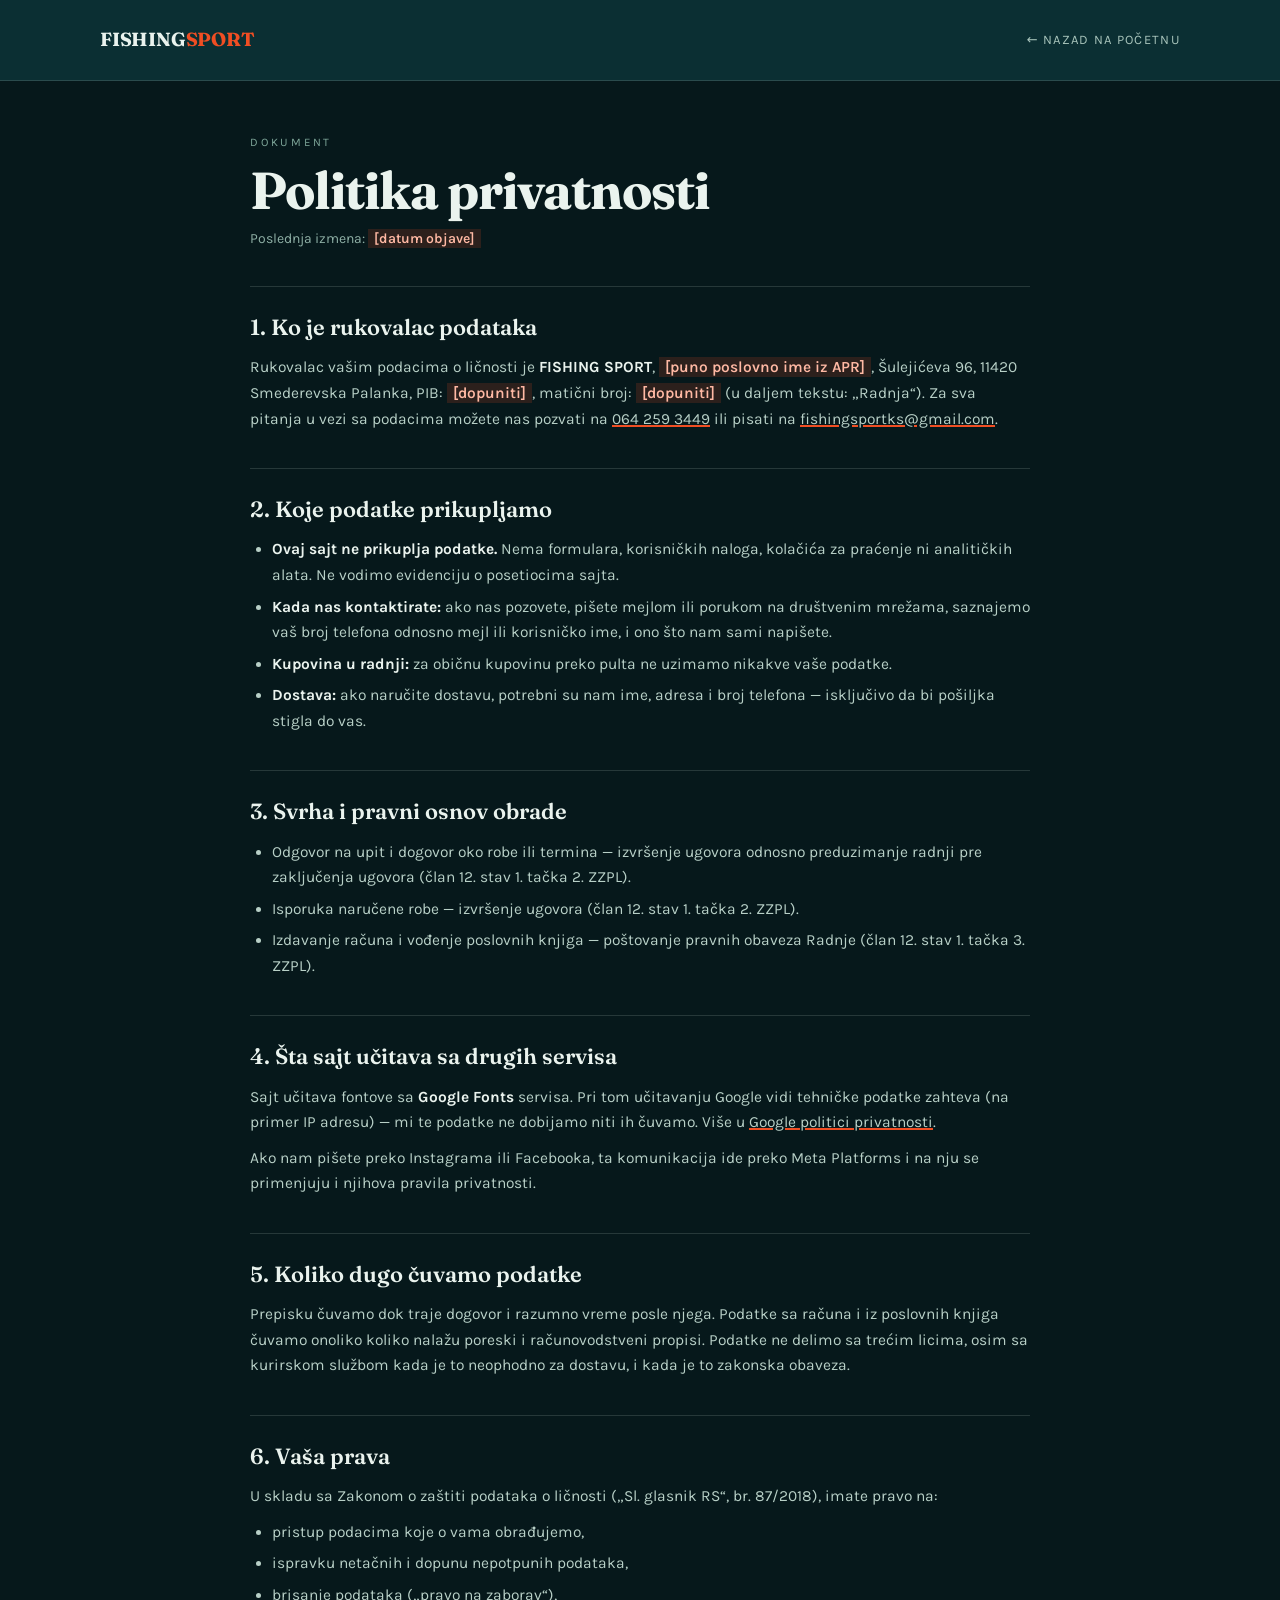
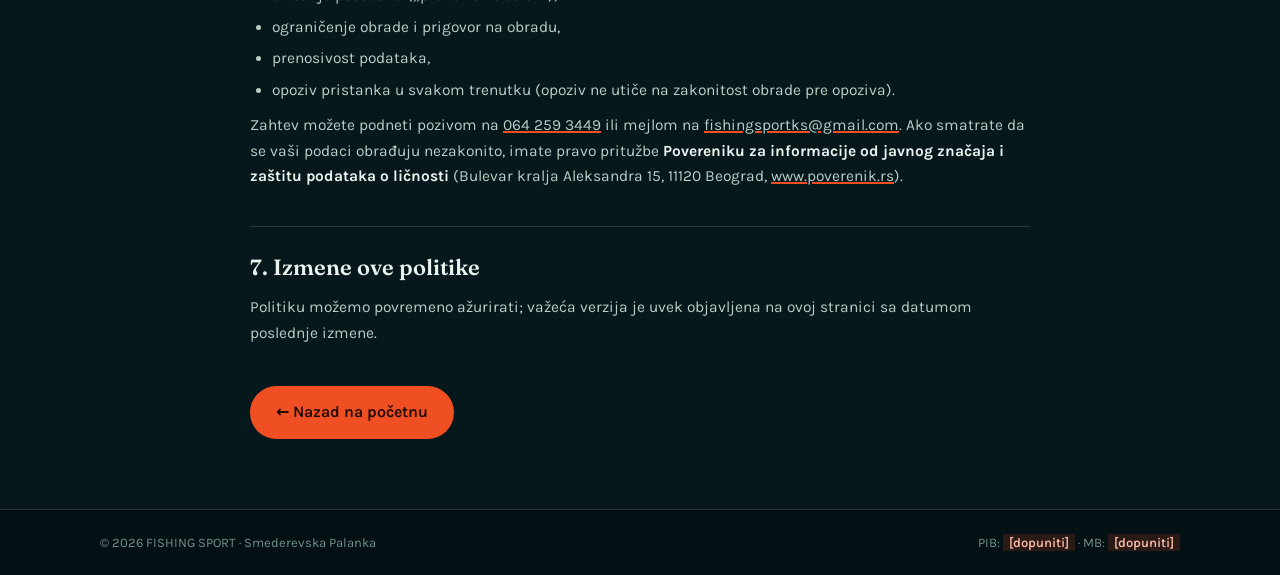
==== commit e1075111: "Add files via upload" ====
--- a/politika-privatnosti.html
+++ b/politika-privatnosti.html
@@ -1,149 +1,164 @@
 <!DOCTYPE html>
 <html lang="sr">
 <head>
-  <meta charset="UTF-8">
-  <meta name="viewport" content="width=device-width, initial-scale=1.0">
-  <title>Politika privatnosti — Violeta beauty centar</title>
-  <meta name="description" content="Politika privatnosti kozmetičkog salona Violeta beauty centar (VIOLET COSMETICS 1995 DOO), Vračar, Beograd — u skladu sa Zakonom o zaštiti podataka o ličnosti (ZZPL).">
-  <meta name="robots" content="noindex, nofollow">
-  <link rel="preconnect" href="https://fonts.googleapis.com">
-  <link rel="preconnect" href="https://fonts.gstatic.com" crossorigin>
-  <link href="https://fonts.googleapis.com/css2?family=Marcellus&family=DM+Sans:wght@400;500;700&family=Caveat:wght@600&display=swap" rel="stylesheet">
-  <link rel="stylesheet" href="assets/css/style.css">
-  <link rel="icon" href="data:image/svg+xml,<svg xmlns='http://www.w3.org/2000/svg' viewBox='0 0 100 100'><rect width='100' height='100' rx='22' fill='%238A2F76'/><text x='50' y='72' font-size='58' text-anchor='middle' font-family='Georgia,serif' fill='%23F9EFF7'>V</text></svg>">
+<meta charset="utf-8">
+<meta name="viewport" content="width=device-width,initial-scale=1">
+<title>Politika privatnosti — FISHING SPORT</title>
+<meta name="description" content="Politika privatnosti ribolovačke radnje FISHING SPORT, Šulejićeva 96, Smederevska Palanka — u skladu sa Zakonom o zaštiti podataka o ličnosti (ZZPL).">
+<meta name="robots" content="noindex, nofollow">
+<link rel="preconnect" href="https://fonts.googleapis.com">
+<link rel="preconnect" href="https://fonts.gstatic.com" crossorigin>
+<link href="https://fonts.googleapis.com/css2?family=Fraunces:opsz,wght@9..144,600;9..144,700&family=Karla:wght@400;500;600&display=swap" rel="stylesheet">
+<style>
+:root{--akcenat:#F04E23}
+*{box-sizing:border-box;margin:0;padding:0}
+body{font-family:'Karla',system-ui,sans-serif;background:#06181B;color:#DCE9E3;
+  font-size:16px;line-height:1.65;-webkit-font-smoothing:antialiased}
+a{color:inherit}
+a:focus-visible{outline:2px solid var(--akcenat);outline-offset:3px}
+.uvis{width:min(100% - 40px,780px);margin-inline:auto}
+
+.vrh{border-bottom:1px solid rgba(202,222,213,.16);padding:18px 0;background:#0B2F33}
+.vrh .uvis{display:flex;align-items:center;justify-content:space-between;gap:16px;
+  width:min(100% - 40px,1080px)}
+.brend{text-decoration:none;font-family:'Fraunces',Georgia,serif;font-weight:700;
+  font-size:19px;color:#EAF3EE;letter-spacing:-.01em;min-height:44px;display:inline-flex;align-items:center}
+.brend span{color:var(--akcenat)}
+.nazad{display:inline-flex;align-items:center;min-height:44px;font-size:13px;
+  letter-spacing:.1em;text-transform:uppercase;color:#A8C4BB;text-decoration:none}
+.nazad:hover{color:var(--akcenat)}
+
+main{padding:52px 0 70px}
+.oko{font-size:11.5px;letter-spacing:.24em;text-transform:uppercase;color:#7FA79A}
+h1{font-family:'Fraunces',Georgia,serif;font-weight:700;font-size:clamp(32px,6vw,52px);
+  line-height:1.02;letter-spacing:-.02em;color:#EAF3EE;margin:12px 0 8px}
+.datum{color:#8FB0A6;font-size:14px;margin-bottom:36px}
+h2{font-family:'Fraunces',Georgia,serif;font-weight:600;font-size:22px;color:#EAF3EE;
+  margin:36px 0 10px;padding-top:22px;border-top:1px solid rgba(202,222,213,.16)}
+p,li{color:#B8D0C7;font-size:15.5px}
+p{margin:10px 0}
+ul{margin:10px 0;padding-left:22px}
+li{margin:6px 0}
+strong{color:#EAF3EE}
+.oznaka{background:rgba(240,78,35,.16);color:#FFB9A4;padding:1px 6px;font-weight:600}
+a.link{text-decoration-color:var(--akcenat);text-decoration-thickness:2px}
+.dugme{display:inline-flex;align-items:center;min-height:48px;padding:13px 26px;margin-top:30px;
+  background:var(--akcenat);color:#180903;font-weight:600;border-radius:999px;text-decoration:none}
+.dugme:hover{background:#FF5E33}
+.futer{border-top:1px solid rgba(202,222,213,.16);padding:22px 0;background:#041114;
+  color:#6F9187;font-size:13px}
+.futer .uvis{display:flex;flex-wrap:wrap;gap:8px 24px;justify-content:space-between;
+  width:min(100% - 40px,1080px)}
+.preskoci{position:absolute;left:-9999px;background:var(--akcenat);color:#180903;
+  font-weight:600;padding:12px 18px;z-index:99}
+.preskoci:focus{left:12px;top:12px}
+</style>
 </head>
 <body>
 
-<a class="skip-link" href="#sadrzaj">Preskoči na sadržaj</a>
+<a class="preskoci" href="#sadrzaj">Preskoči na sadržaj</a>
 
-<header class="site-header header-solid">
-  <div class="wrap">
-    <a class="brand" href="index.html" aria-label="Violeta beauty centar — početna">
-      Violeta<span class="brand-potpis">beauty centar</span>
-    </a>
-    <nav aria-label="Glavna navigacija">
-      <ul class="nav-links">
-        <li><a href="orhideja.html#usluge">Usluge</a></li>
-        <li><a href="orhideja.html#o-nama">O nama</a></li>
-        <li><a href="orhideja.html#recenzije">Recenzije</a></li>
-        <li><a href="orhideja.html#kontakt">Kontakt</a></li>
-      </ul>
-    </nav>
-    <a class="btn btn-pun header-tel" href="tel:+381645100057">064 5100057</a>
-    <button class="nav-toggle" aria-label="Otvori meni" aria-expanded="false" aria-controls="mobilni-meni">
-      <span></span><span></span><span></span>
-    </button>
+<header class="vrh">
+  <div class="uvis">
+    <a class="brend" href="index.html">FISHING <span>SPORT</span></a>
+    <a class="nazad" href="index.html">&larr; Nazad na početnu</a>
   </div>
 </header>
 
-<div class="mobilni-meni" id="mobilni-meni">
-  <ul>
-    <li><a href="orhideja.html#usluge">Usluge</a></li>
-    <li><a href="orhideja.html#o-nama">O nama</a></li>
-    <li><a href="orhideja.html#recenzije">Recenzije</a></li>
-    <li><a href="orhideja.html#kontakt">Kontakt</a></li>
-    <li><a class="meni-tel" href="tel:+381645100057">Pozovite: 064 5100057</a></li>
-  </ul>
-</div>
-
-<main class="legal-page" id="sadrzaj">
-  <div class="wrap">
-    <span class="pismo">vaši podaci su sigurni</span>
+<main id="sadrzaj">
+  <div class="uvis">
+    <div class="oko">Dokument</div>
     <h1>Politika privatnosti</h1>
-    <p>Poslednja izmena: <span class="placeholder">[datum objave]</span></p>
+    <p class="datum">Poslednja izmena: <span class="oznaka">[datum objave]</span></p>
 
     <h2>1. Ko je rukovalac podataka</h2>
     <p>
-      Rukovalac vašim podacima o ličnosti je <strong>PRIVREDNO DRUŠTVO VIOLET
-      COSMETICS 1995 DOO BEOGRAD</strong>, Generala Petrovića 15, 11090 Beograd
-      (Rakovica), PIB: 106873803, matični broj: 20697156 — salon „Violeta beauty
-      centar”, Koče Kapetana 36, stan 3, Vračar, Beograd (u daljem tekstu: „Salon”).
-      Za sva pitanja u vezi sa podacima možete nas kontaktirati na
-      <a href="mailto:estetikv@gmail.com">estetikv@gmail.com</a> ili na 064 5100057.
+      Rukovalac vašim podacima o ličnosti je <strong>FISHING SPORT</strong>,
+      <span class="oznaka">[puno poslovno ime iz APR]</span>, Šulejićeva 96,
+      11420 Smederevska Palanka, PIB: <span class="oznaka">[dopuniti]</span>,
+      matični broj: <span class="oznaka">[dopuniti]</span> (u daljem tekstu: „Radnja“).
+      Za sva pitanja u vezi sa podacima možete nas pozvati na
+      <a class="link" href="tel:+381642593449">064 259 3449</a> ili pisati na
+      <a class="link" href="mailto:fishingsportks@gmail.com">fishingsportks@gmail.com</a>.
     </p>
 
     <h2>2. Koje podatke prikupljamo</h2>
     <ul>
-      <li><strong>Podaci za zakazivanje:</strong> ime, broj telefona i po potrebi email adresa — kada zakažete termin pozivom, porukom ili preko društvenih mreža.</li>
-      <li><strong>Podaci o tretmanima:</strong> beleške o pruženim uslugama i preparatima, radi kvaliteta i bezbednosti naredne usluge (npr. alergije koje nam sami saopštite).</li>
-      <li><strong>Tehnički podaci sajta:</strong> ovaj sajt ne koristi kolačiće za praćenje niti analitičke alate i ne beleži podatke o posetiocima. Pri učitavanju fontova IP adresa posetioca se tehnički prosleđuje Google-u (videti tačku 6).</li>
+      <li><strong>Ovaj sajt ne prikuplja podatke.</strong> Nema formulara, korisničkih naloga,
+        kolačića za praćenje ni analitičkih alata. Ne vodimo evidenciju o posetiocima sajta.</li>
+      <li><strong>Kada nas kontaktirate:</strong> ako nas pozovete, pišete mejlom ili porukom
+        na društvenim mrežama, saznajemo vaš broj telefona odnosno mejl ili korisničko ime,
+        i ono što nam sami napišete.</li>
+      <li><strong>Kupovina u radnji:</strong> za običnu kupovinu preko pulta ne uzimamo
+        nikakve vaše podatke.</li>
+      <li><strong>Dostava:</strong> ako naručite dostavu, potrebni su nam ime, adresa i
+        broj telefona — isključivo da bi pošiljka stigla do vas.</li>
     </ul>
 
     <h2>3. Svrha i pravni osnov obrade</h2>
     <ul>
-      <li>Zakazivanje i pružanje usluga — izvršenje ugovora (član 12. stav 1. tačka 2. ZZPL).</li>
-      <li>Podsetnik na termin i odgovor na upit — legitimni interes Salona (član 12. stav 1. tačka 6. ZZPL).</li>
-      <li>Podaci o zdravstvenim stanjima koja nam saopštite (npr. alergije) — vaš izričit pristanak (član 17. ZZPL).</li>
+      <li>Odgovor na upit i dogovor oko robe ili termina — izvršenje ugovora odnosno
+        preduzimanje radnji pre zaključenja ugovora (član 12. stav 1. tačka 2. ZZPL).</li>
+      <li>Isporuka naručene robe — izvršenje ugovora (član 12. stav 1. tačka 2. ZZPL).</li>
+      <li>Izdavanje računa i vođenje poslovnih knjiga — poštovanje pravnih obaveza
+        Radnje (član 12. stav 1. tačka 3. ZZPL).</li>
     </ul>
 
-    <h2>4. Koliko dugo čuvamo podatke</h2>
+    <h2>4. Šta sajt učitava sa drugih servisa</h2>
     <p>
-      Podatke za zakazivanje čuvamo dok postoji odnos sa klijentom, a najduže
-      <span class="placeholder">[npr. 2 godine]</span> od poslednjeg termina, nakon
-      čega se brišu. Podatke čuvamo poverljivo i ne delimo ih sa trećim licima,
-      osim kada je to zakonska obaveza.
+      Sajt učitava fontove sa <strong>Google Fonts</strong> servisa. Pri tom učitavanju
+      Google vidi tehničke podatke zahteva (na primer IP adresu) — mi te podatke ne
+      dobijamo niti ih čuvamo. Više u
+      <a class="link" href="https://policies.google.com/privacy" target="_blank" rel="noopener">Google politici privatnosti</a>.
+    </p>
+    <p>
+      Ako nam pišete preko Instagrama ili Facebooka, ta komunikacija ide preko
+      Meta Platforms i na nju se primenjuju i njihova pravila privatnosti.
     </p>
 
-    <h2>5. Vaša prava</h2>
-    <p>U skladu sa Zakonom o zaštiti podataka o ličnosti („Sl. glasnik RS”, br. 87/2018), imate pravo na:</p>
+    <h2>5. Koliko dugo čuvamo podatke</h2>
+    <p>
+      Prepisku čuvamo dok traje dogovor i razumno vreme posle njega. Podatke sa računa
+      i iz poslovnih knjiga čuvamo onoliko koliko nalažu poreski i računovodstveni
+      propisi. Podatke ne delimo sa trećim licima, osim sa kurirskom službom kada je to
+      neophodno za dostavu, i kada je to zakonska obaveza.
+    </p>
+
+    <h2>6. Vaša prava</h2>
+    <p>U skladu sa Zakonom o zaštiti podataka o ličnosti („Sl. glasnik RS“, br. 87/2018), imate pravo na:</p>
     <ul>
       <li>pristup podacima koje o vama obrađujemo,</li>
       <li>ispravku netačnih i dopunu nepotpunih podataka,</li>
-      <li>brisanje podataka („pravo na zaborav”),</li>
+      <li>brisanje podataka („pravo na zaborav“),</li>
       <li>ograničenje obrade i prigovor na obradu,</li>
       <li>prenosivost podataka,</li>
       <li>opoziv pristanka u svakom trenutku (opoziv ne utiče na zakonitost obrade pre opoziva).</li>
     </ul>
     <p>
-      Zahtev možete podneti na <a href="mailto:estetikv@gmail.com">estetikv@gmail.com</a>.
+      Zahtev možete podneti pozivom na <a class="link" href="tel:+381642593449">064 259 3449</a>
+      ili mejlom na <a class="link" href="mailto:fishingsportks@gmail.com">fishingsportks@gmail.com</a>.
       Ako smatrate da se vaši podaci obrađuju nezakonito, imate pravo pritužbe
       <strong>Povereniku za informacije od javnog značaja i zaštitu podataka o ličnosti</strong>
       (Bulevar kralja Aleksandra 15, 11120 Beograd,
-      <a href="https://www.poverenik.rs" target="_blank" rel="noopener">www.poverenik.rs</a>).
-    </p>
-
-    <h2>6. Kolačići i spoljni servisi</h2>
-    <p>
-      Sajt koristi isključivo tehnički neophodne resurse (Google fontovi). Pri
-      učitavanju fontova IP adresa posetioca se prosleđuje Google-u, u skladu sa
-      <a href="https://policies.google.com/privacy" target="_blank" rel="noopener">Google
-      politikom privatnosti</a>. Linkovi ka Google mapama i društvenim mrežama vode na
-      spoljne sajtove koji imaju sopstvene politike privatnosti.
+      <a class="link" href="https://www.poverenik.rs" target="_blank" rel="noopener">www.poverenik.rs</a>).
     </p>
 
     <h2>7. Izmene ove politike</h2>
     <p>
       Politiku možemo povremeno ažurirati; važeća verzija je uvek objavljena na ovoj
-      stranici.
+      stranici sa datumom poslednje izmene.
     </p>
+
+    <a class="dugme" href="index.html">&larr; Nazad na početnu</a>
   </div>
 </main>
 
 <footer class="futer">
-  <div class="wrap">
-    <div class="futer-pravno">
-      <strong>VIOLET COSMETICS 1995 DOO Beograd</strong><br>
-      Salon: Koče Kapetana 36, stan 3, Vračar · Sedište: Generala Petrovića 15, Rakovica<br>
-      PIB: 106873803 · MB: 20697156
-    </div>
-    <div>
-      © 2026 Violeta beauty centar ·
-      <a href="index.html">Nazad na početnu</a>
-    </div>
+  <div class="uvis">
+    <span>© 2026 FISHING SPORT · Smederevska Palanka</span>
+    <span>PIB: <span class="oznaka">[dopuniti]</span> · MB: <span class="oznaka">[dopuniti]</span></span>
   </div>
 </footer>
 
-<script>
-  (function(){
-    var telo = document.body;
-    var dugme = document.querySelector('.nav-toggle');
-    dugme.addEventListener('click', function(){
-      var otvoren = telo.classList.toggle('nav-open');
-      dugme.setAttribute('aria-expanded', otvoren ? 'true' : 'false');
-      dugme.setAttribute('aria-label', otvoren ? 'Zatvori meni' : 'Otvori meni');
-    });
-  })();
-</script>
-
 </body>
 </html>
